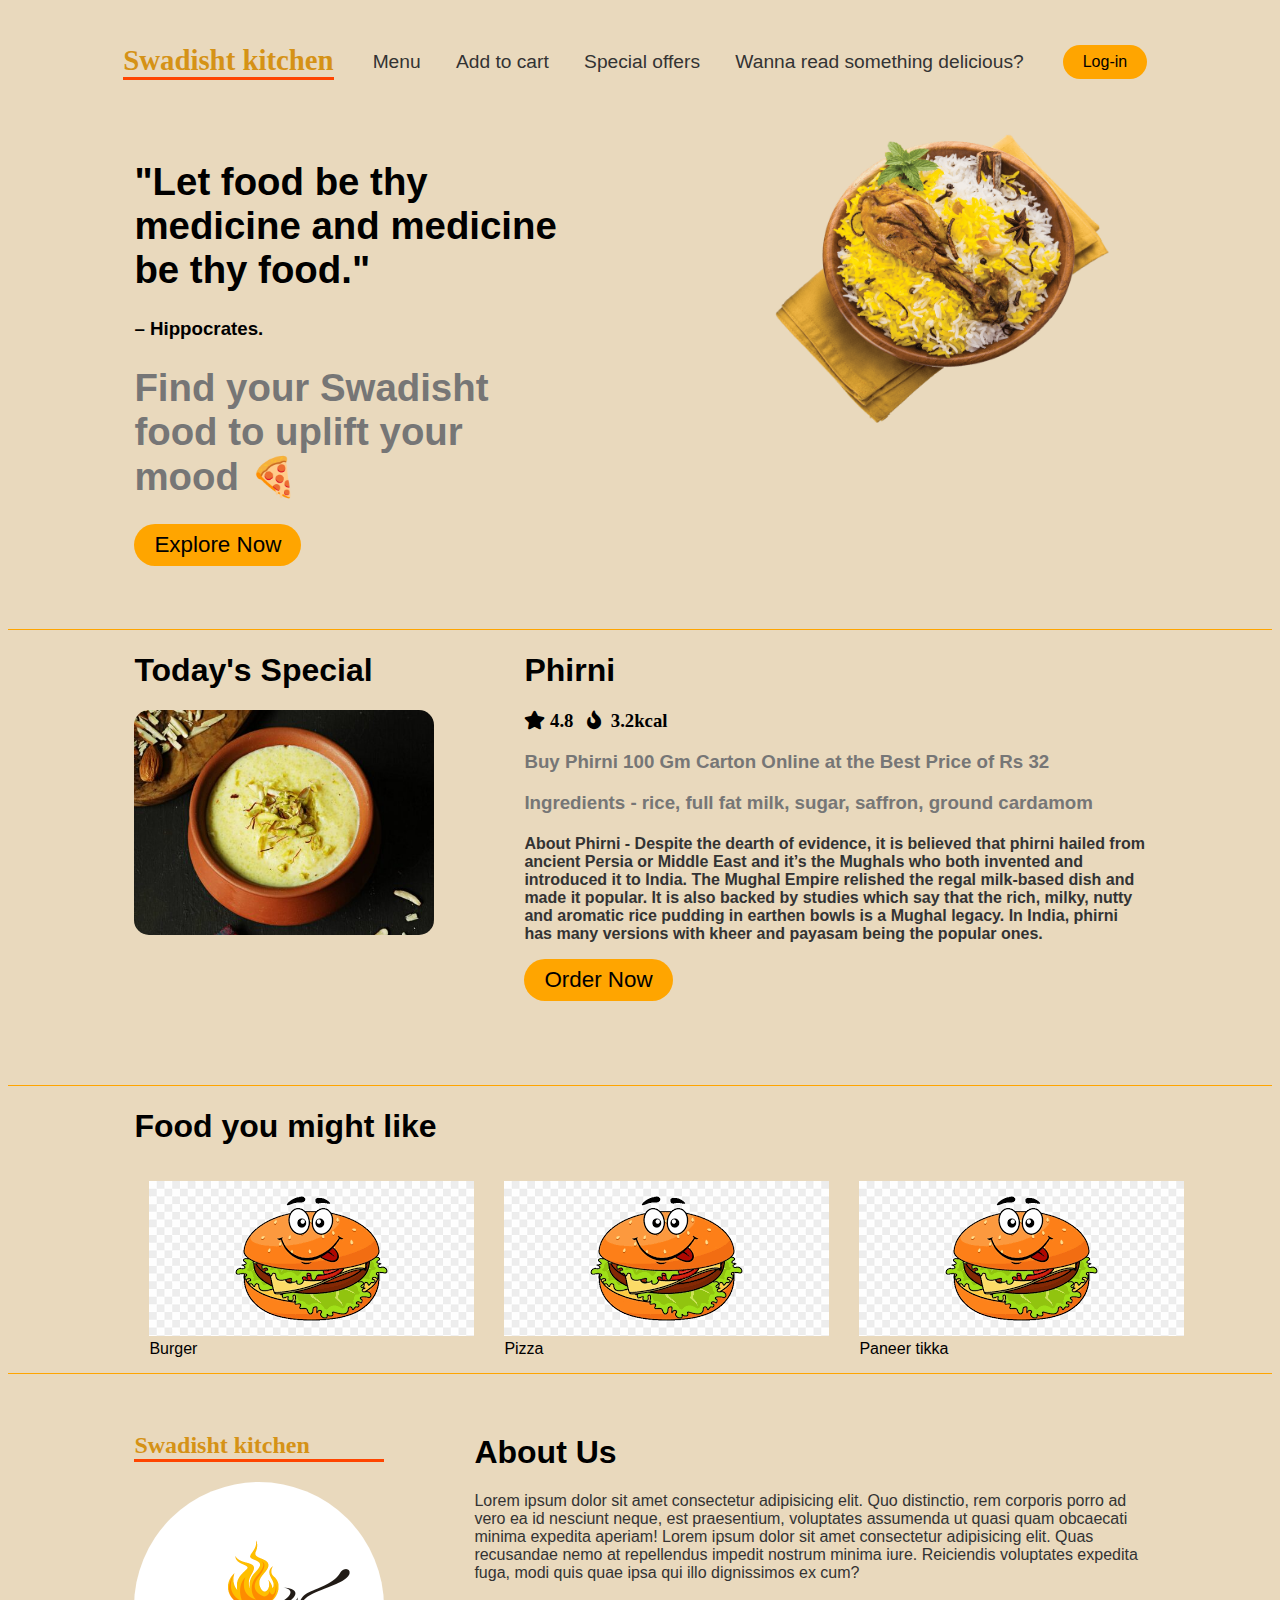
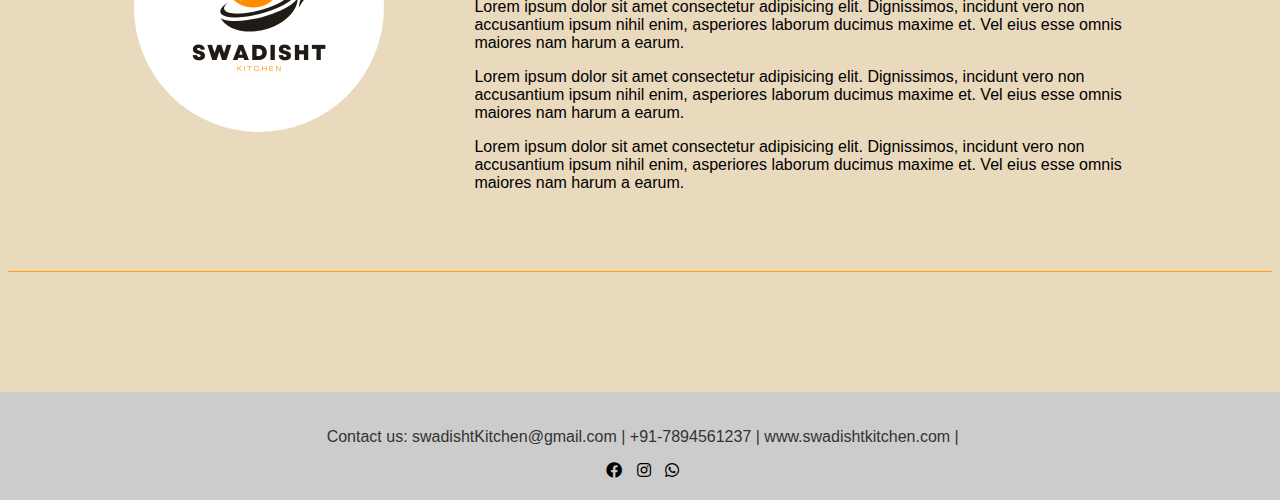
==== index.html @ 039a8c3e "first commit" ====
<!DOCTYPE html>
<html lang="en">
<head>
    <meta charset="UTF-8">
    <meta http-equiv="X-UA-Compatible" content="IE=edge">
    <meta name="viewport" content="width=device-width, initial-scale=1.0">
    <link rel="stylesheet" href="https://cdnjs.cloudflare.com/ajax/libs/font-awesome/5.15.2/css/all.min.css" crossorigin="anonymous" />
    <link rel="stylesheet" href="style.css">

    <title>Swadisht Kitchen</title>
</head>
<body>
    <header>
        <div class="logo">
            <!-- <li><img src="img/Swadisht.png" alt="" width="80px"></li> -->
            <h2 style="color: rgb(213, 146, 22); border-bottom: 3px solid orangered; font-family: Georgia, 'Times New Roman', Times, serif;"><b>Swadisht kitchen</b></h3>
        </div>
        <div class="links">
        <li><a href="#">Menu</a></li>
        <li><a href="#">Add to cart</a></li> 
        <li><a href="#">Special offers</a></li>
        <li><a href="#">Wanna read something delicious?</a></li>
    </div>
        <button>Log-in</button>
   
    </header>
    <section class="Intro">
        <div class="to-right">
            <h1>"Let food be thy medicine and medicine be thy food."</h1>
            <h3 >– Hippocrates.</h3>
            <h1 style="color: rgb(118, 118, 118);">Find your Swadisht food to uplift your mood 🍕</h1>
            <button>Explore Now</button>
        </div>
<div class="home">
    <img src="img/biryani1.png" alt="" width="90%">
</div>
    </section>
    <div class="Todayspecial">
        <div class="home">
            <h1>Today's Special</h1>
            <img src="img/Phirni.jpg" alt="" width="90%">
        </div>
        <div class="to-right">
            <h1>Phirni</h1>
            <h3><i class="fa fa-star">&nbsp;4.8 &nbsp;&nbsp;</i><i class="fa fa-solid fa-fire"> &nbsp;3.2kcal</i></h3>
            <h3 style="color: rgb(118, 118, 118);">Buy Phirni 100 Gm Carton Online at the Best Price of Rs 32 </h3>
            <h3 style="color: rgb(118, 118, 118);">Ingredients -
               rice, full fat milk, sugar, saffron, ground cardamom </h3>
               <h4 style="color: #333;">About Phirni -
                Despite the dearth of evidence, it is believed that phirni hailed from ancient Persia or Middle East and it’s the Mughals who both invented and introduced it to India. The Mughal Empire relished the regal milk-based dish and made it popular. It is also backed by studies which say that the rich, milky, nutty and aromatic rice pudding in earthen bowls is a Mughal legacy. In India, phirni has many versions with kheer and payasam being the popular ones. </p>
                <button>Order Now</button>
        </div>
    </div>
    <div class="food">
        <h1>Food you might like</h1>
<div class="foodsuggestion">
    <li><img src="img/Burger.png" alt="" ><br>Burger</li>
    <li><img src="img/Burger.png" alt="" ><br>Pizza</li>
    <li><img src="img/Burger.png" alt="" ><br>Paneer tikka</li>
    <!-- <li><img src="img/Burger.png" alt="" ><br>Khichdi</li> -->
</div>
</div>
<div class="Aboutus">
    <div class="home">
        <h2 style="color: rgb(213, 146, 22); border-bottom: 3px solid orangered; font-family: Georgia, 'Times New Roman', Times, serif;"><b>Swadisht kitchen</b></h3>
        <img src="img/Swadisht.png" alt="" width="250px">
    </div>
    <div class="to-right">
        <h1>About Us</h1>
        
           <p style="color: #333;">
            Lorem ipsum dolor sit amet consectetur adipisicing elit. Quo distinctio, rem corporis porro ad vero ea id nesciunt neque, est praesentium, voluptates assumenda ut quasi quam obcaecati minima expedita aperiam!
        Lorem ipsum dolor sit amet consectetur adipisicing elit. Quas recusandae nemo at repellendus impedit nostrum minima iure. Reiciendis voluptates expedita fuga, modi quis quae ipsa qui illo dignissimos ex cum?</p>
    <p>Lorem ipsum dolor sit amet consectetur adipisicing elit. Dignissimos, incidunt vero non accusantium ipsum nihil enim, asperiores laborum ducimus maxime et. Vel eius esse omnis maiores nam harum a earum. </p>
    Lorem ipsum dolor sit amet consectetur adipisicing elit. Dignissimos, incidunt vero non accusantium ipsum nihil enim, asperiores laborum ducimus maxime et. Vel eius esse omnis maiores nam harum a earum. 
   <p> Lorem ipsum dolor sit amet consectetur adipisicing elit. Dignissimos, incidunt vero non accusantium ipsum nihil enim, asperiores laborum ducimus maxime et. Vel eius esse omnis maiores nam harum a earum. </p>
    
           
    </div>
    <footer>
        <p> Contact us: swadishtKitchen@gmail.com | +91-7894561237 | www.swadishtkitchen.com | </p>
        <a href="#"><i class="fab fa-facebook"></i></a>
        <a href="#"><i class="fab fa-instagram"></i></a>
        <a href="#"><i class="fab fa-whatsapp"></i></a>
    </footer>
</body>
</html>
---- style.css ----
body{
    background-color: rgb(233, 217, 189);
    font-family: sans-serif;
}
header {

color: #333;
position: fixed;
  top: 0;
 
  width: 80%;
  padding: 20px 9%;
  padding-bottom: 1px;
  background:  rgb(233, 217, 189);
  display: flex;
  justify-content:space-between;
  align-items: center;
  z-index: 100;

font-size: 1.2rem;
  }
  header img{
    border-radius: 50%;
  }
 
  header li{
      list-style: none;
      display: inline-flex;
      padding: 15px;
      
  }
  header button{
    display: inline-block;
    padding: 8px 20px;
    font-size: 16px;
    cursor: pointer;
    text-decoration: none;
    border: none;
    background-color: orange;
    border-radius: 25px;
  }
  header button:hover{
    color: #fff;

  }
  header li a {
      color: #333;
      text-decoration: none;
  }
  
  header li a:hover {
      border-bottom: 1px solid rgb(152, 99, 0);
      color:rgb(152, 99, 0);
      display: block;
  }
section {
    padding-right: 10%;
    padding-left: 10%;
    padding-top: 10%;
    padding-bottom: 5%;
   display: inline-flex;
   gap: 200px;
   border-bottom: 1px solid orange;
}
section button{
    display: inline-block;
    padding: 8px 20px;
    font-size: 16px;
    cursor: pointer;
    text-decoration: none;
    border: none;
    background-color: orange;
    border-radius: 25px;
    font-size: 1.4rem;
}
section button:hover{
    color: #fff;

  }
  section h1{
    font-size: 2.4rem;
  }
  .Todayspecial img{
    width: 300px;
    border-radius: 15px;
  }
  .Todayspecial {
    padding-right: 10%;
    padding-left: 10%;
   
    padding-bottom: 5%;
   display: inline-flex;
   gap: 90px;
   border-bottom: 1px solid orange;
}

.Todayspecial button{
  display: inline-block;
  padding: 8px 20px;
  font-size: 16px;
  cursor: pointer;
  text-decoration: none;
  border: none;
  background-color: orange;
  border-radius: 25px;
  font-size: 1.4rem;
}
.Todayspecial button:hover{
  color: #fff;
}
.food{
  padding-left: 10%;
  padding-right: 30%;
  border-bottom: 1px solid orange;
}
.foodsuggestion{
 
 display: inline-flex;

}

 .foodsuggestion li{
list-style: none;
padding: 15px;
width:96.5% ;


 }
 .Abiutus img{
  width: 300px;
  border-radius: 15px;
}
.Aboutus {
  padding-top: 3%;
  padding-right: 10%;
  padding-left: 10%;
 
  padding-bottom: 5%;
 display: inline-flex;
 gap: 90px;
 border-bottom: 1px solid orange;

}
.Aboutus img{
  border-radius: 70%;
}


footer {
  position: absolute;
  left: 0;
  bottom: -1200px;
    background-color: #ccc;
    color: #333;
    padding: 20px;
    text-align: center;
    overflow: hidden;
   width: 97.3%;

  }

  footer a{
    padding: 5px;
    color: black;
  }
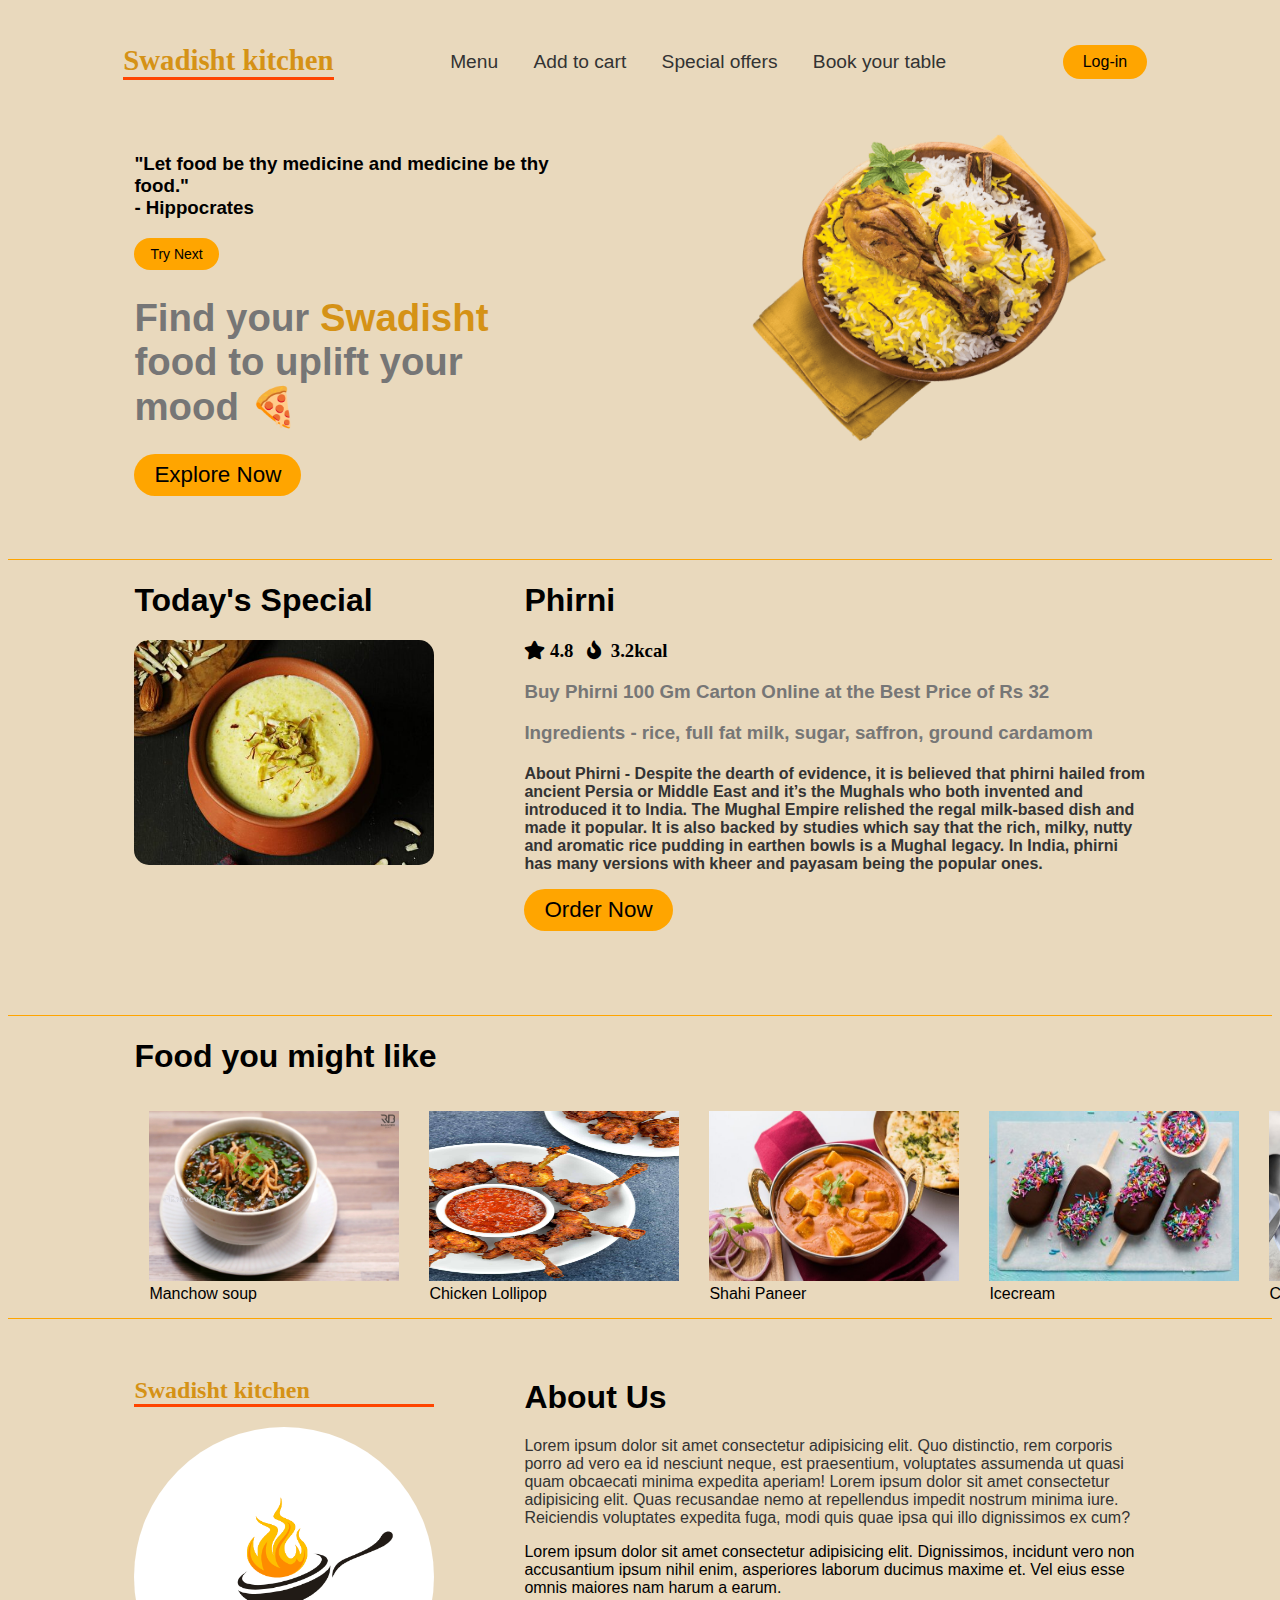
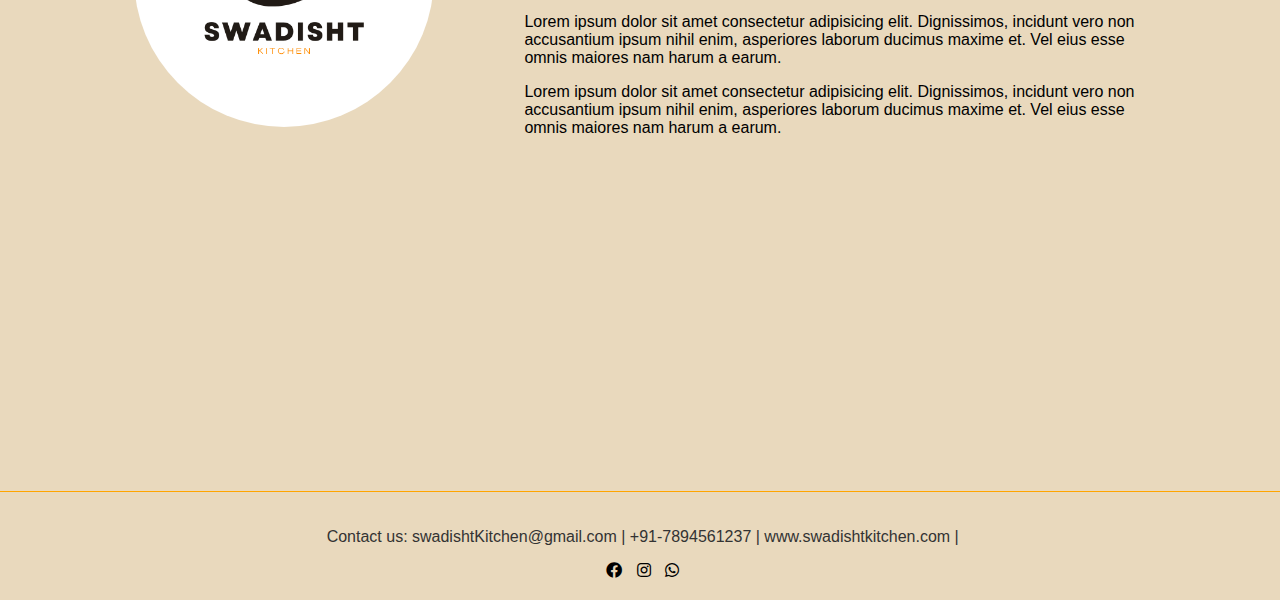
==== commit d3c3b20c: "update" ====
--- a/index.html
+++ b/index.html
@@ -10,6 +10,7 @@
     <title>Swadisht Kitchen</title>
 </head>
 <body>
+    <script src="index.js"></script>
     <header>
         <div class="logo">
             <!-- <li><img src="img/Swadisht.png" alt="" width="80px"></li> -->
@@ -19,16 +20,22 @@
         <li><a href="#">Menu</a></li>
         <li><a href="#">Add to cart</a></li> 
         <li><a href="#">Special offers</a></li>
-        <li><a href="#">Wanna read something delicious?</a></li>
+        <li><a href="#">Book your table</a></li>
     </div>
         <button>Log-in</button>
    
     </header>
     <section class="Intro">
         <div class="to-right">
-            <h1>"Let food be thy medicine and medicine be thy food."</h1>
-            <h3 >– Hippocrates.</h3>
-            <h1 style="color: rgb(118, 118, 118);">Find your Swadisht food to uplift your mood 🍕</h1>
+            <div id = "">
+            <h3 id="quotedisplay">"Let food be thy medicine and medicine be thy food."<br> - Hippocrates</br></h3>
+      
+        </div>
+            <button onclick="newQuote()" style="padding: 8px 16px;
+            font-size: 14px; border-radius: 25px;
+  ">Try Next</button>
+     
+            <h1 style="color: rgb(118, 118, 118);">Find your <span style="color: rgb(213, 146, 22); ">Swadisht</span> food to uplift your mood 🍕</h1>
             <button>Explore Now</button>
         </div>
 <div class="home">
@@ -54,9 +61,12 @@
     <div class="food">
         <h1>Food you might like</h1>
 <div class="foodsuggestion">
-    <li><img src="img/Burger.png" alt="" ><br>Burger</li>
-    <li><img src="img/Burger.png" alt="" ><br>Pizza</li>
-    <li><img src="img/Burger.png" alt="" ><br>Paneer tikka</li>
+    <li><img src="img/Manchow soup.jpg" alt="" ><br>Manchow soup</li>
+    <li><img src="img/chicken lollipop.jpg" alt="" ><br>Chicken Lollipop</li>
+    <li><img src="img/Shahi Paneer.jpg" alt="" ><br>Shahi Paneer</li>
+    <li><img src="img/icecream.jpg" alt="" ><br>Icecream</li>
+    <li><img src="img/Creamy Chocalate pudding.avif" alt="" ><br>Creamy Chocolate Pudding</li>
+    <li><img src="img/Biryani.png" alt="" ><br>Biryani</li>
     <!-- <li><img src="img/Burger.png" alt="" ><br>Khichdi</li> -->
 </div>
 </div>
--- a/style.css
+++ b/style.css
@@ -16,11 +16,11 @@
   justify-content:space-between;
   align-items: center;
   z-index: 100;
-
 font-size: 1.2rem;
   }
   header img{
     border-radius: 50%;
+  
   }
  
   header li{
@@ -49,8 +49,8 @@
   }
   
   header li a:hover {
-      border-bottom: 1px solid rgb(152, 99, 0);
-      color:rgb(152, 99, 0);
+      border-bottom: 1px solid rgb(213, 146, 22);
+      color:rgb(213, 146, 22);
       display: block;
   }
 section {
@@ -114,49 +114,61 @@
   border-bottom: 1px solid orange;
 }
 .foodsuggestion{
- 
  display: inline-flex;
-
+ width: 1200px;
 }
 
  .foodsuggestion li{
 list-style: none;
 padding: 15px;
-width:96.5% ;
-
-
  }
- .Abiutus img{
+.foodsuggestion img{
+  width: 250px;
+  height: 170px;
+}
+ .Aboutus img{
   width: 300px;
   border-radius: 15px;
 }
 .Aboutus {
-  padding-top: 3%;
-  padding-right: 10%;
-  padding-left: 10%;
- 
-  padding-bottom: 5%;
- display: inline-flex;
- gap: 90px;
- border-bottom: 1px solid orange;
+padding-top: 3%;
+padding-right: 10%;
+padding-left: 10%; 
 
+display: inline-flex;
+gap: 90px;
 }
 .Aboutus img{
   border-radius: 70%;
 }
+div.foodsuggestion {
+  overflow-x: scroll;
+}
+div .foodsuggestion::-webkit-scrollbar{
+  display: none;
+}
+
+
+
+/* div.foodsuggestion li {
+  display: inline-block;
+  text-align: center;
+  padding: 14px;
+  text-decoration: none;
+} */
 
 
 footer {
   position: absolute;
   left: 0;
-  bottom: -1200px;
-    background-color: #ccc;
-    color: #333;
-    padding: 20px;
-    text-align: center;
-    overflow: hidden;
-   width: 97.3%;
-
+  bottom: -1300px;
+  background-color: rgb(233, 217, 189);
+  color: #333;
+  padding: 20px;
+  text-align: center;
+  overflow: hidden;
+  width: 97.3%;
+  border-top: 1px solid orange;
   }
 
   footer a{
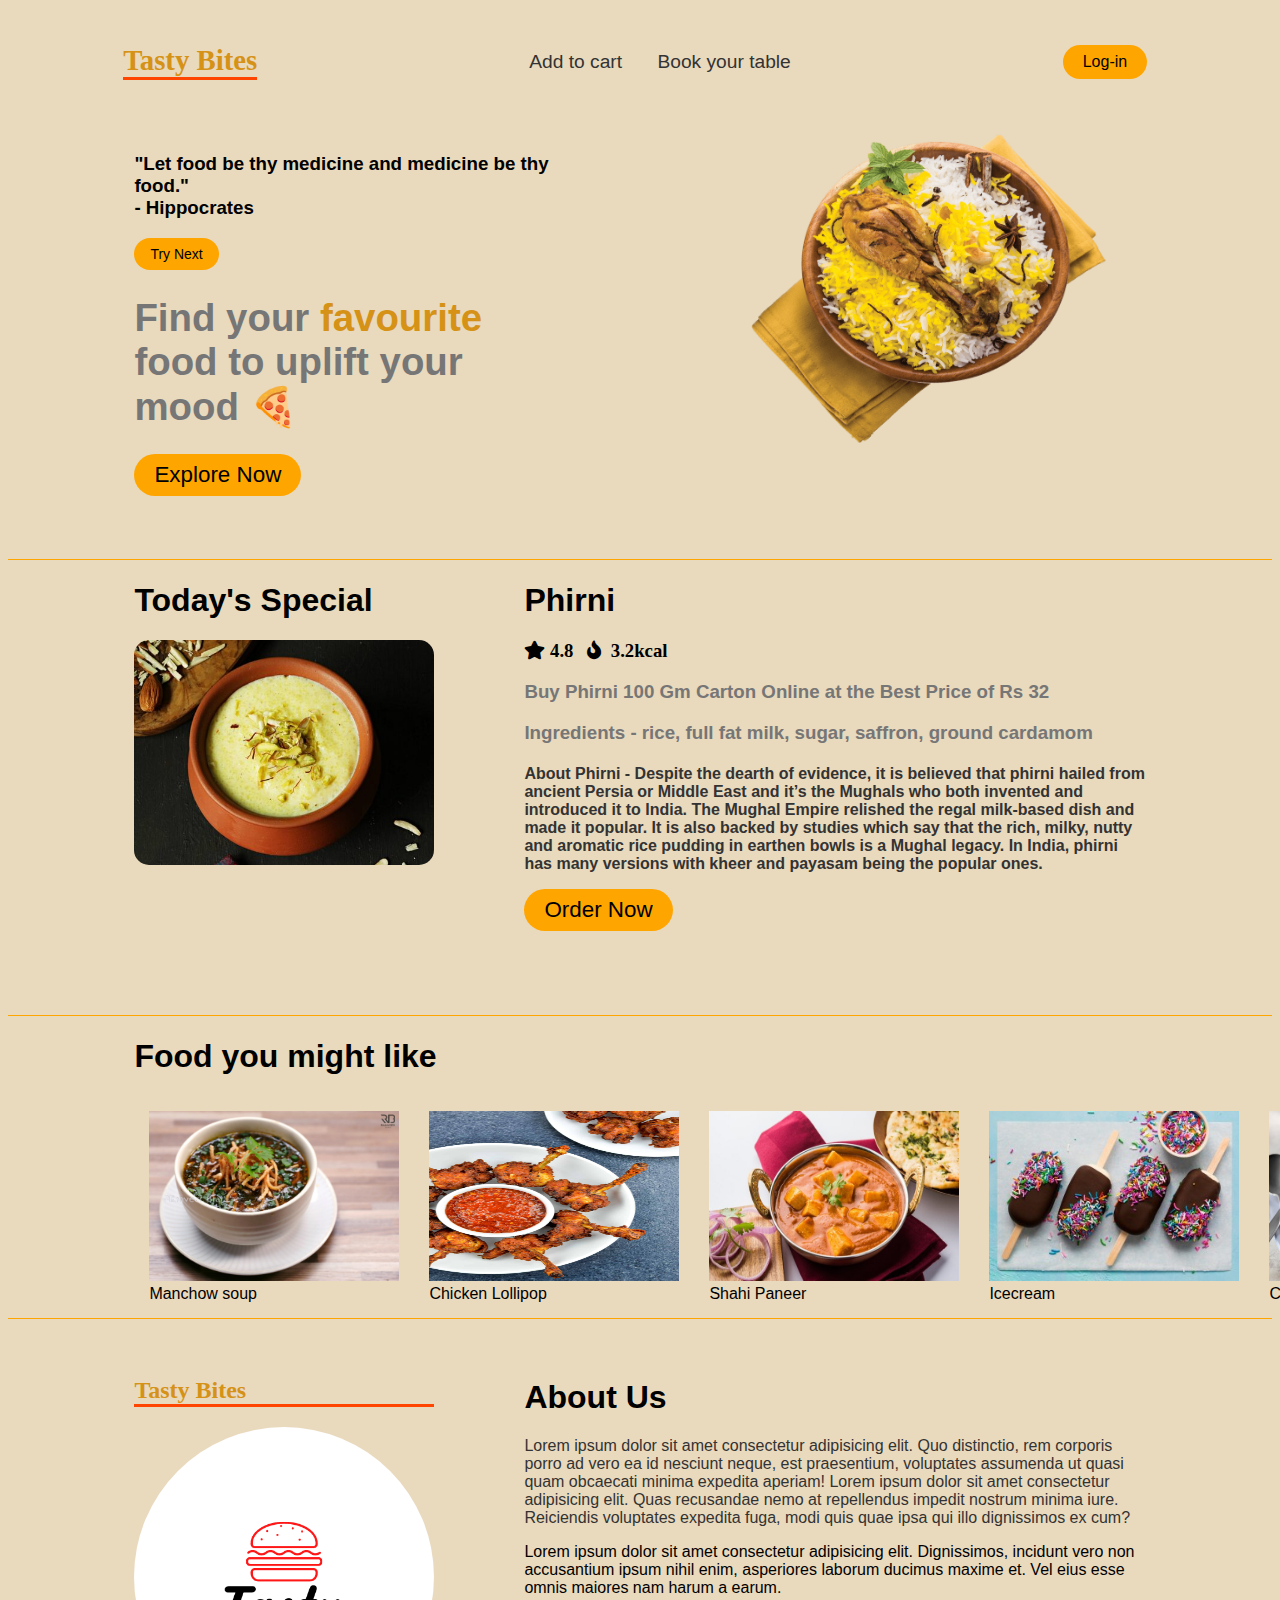
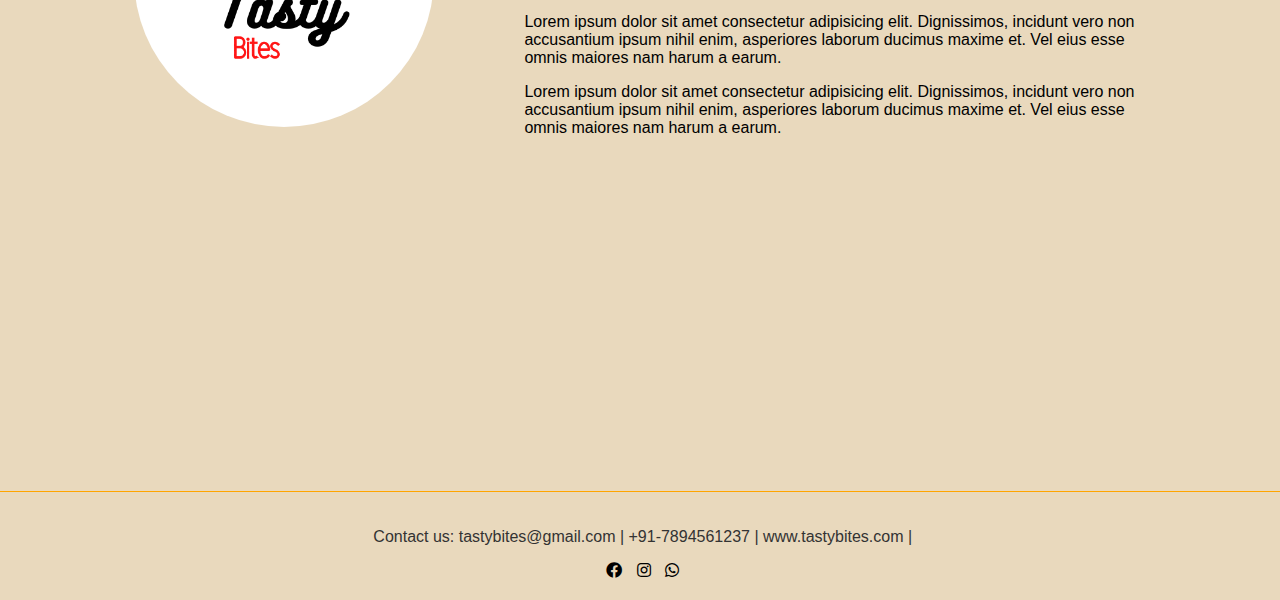
==== commit 09ad10d5: "update" ====
--- a/index.html
+++ b/index.html
@@ -7,22 +7,22 @@
     <link rel="stylesheet" href="https://cdnjs.cloudflare.com/ajax/libs/font-awesome/5.15.2/css/all.min.css" crossorigin="anonymous" />
     <link rel="stylesheet" href="style.css">
 
-    <title>Swadisht Kitchen</title>
+    <title>Tasty Bites</title>
+    <!-- Name - Ciba Patel 56 ET1 -->
 </head>
 <body>
     <script src="index.js"></script>
     <header>
         <div class="logo">
-            <!-- <li><img src="img/Swadisht.png" alt="" width="80px"></li> -->
-            <h2 style="color: rgb(213, 146, 22); border-bottom: 3px solid orangered; font-family: Georgia, 'Times New Roman', Times, serif;"><b>Swadisht kitchen</b></h3>
+            
+            <h2 style="color: rgb(213, 146, 22); border-bottom: 3px solid orangered; font-family: Georgia, 'Times New Roman', Times, serif;"><b>Tasty Bites</b></h3>
         </div>
         <div class="links">
-        <li><a href="#">Menu</a></li>
-        <li><a href="#">Add to cart</a></li> 
-        <li><a href="#">Special offers</a></li>
-        <li><a href="#">Book your table</a></li>
+        <li><a href="Signup.html">Add to cart</a></li> 
+        <li><a href="Signup.html">Book your table</a></li>
     </div>
-        <button>Log-in</button>
+  
+        <button onclick="window.location.href='Signup.html';" >Log-in</button>
    
     </header>
     <section class="Intro">
@@ -35,8 +35,8 @@
             font-size: 14px; border-radius: 25px;
   ">Try Next</button>
      
-            <h1 style="color: rgb(118, 118, 118);">Find your <span style="color: rgb(213, 146, 22); ">Swadisht</span> food to uplift your mood 🍕</h1>
-            <button>Explore Now</button>
+            <h1 style="color: rgb(118, 118, 118);">Find your <span style="color: rgb(213, 146, 22); ">favourite</span> food to uplift your mood 🍕</h1>
+            <button onclick ="window.location.href='Signup.html';">Explore Now</button>
         </div>
 <div class="home">
     <img src="img/biryani1.png" alt="" width="90%">
@@ -55,25 +55,25 @@
                rice, full fat milk, sugar, saffron, ground cardamom </h3>
                <h4 style="color: #333;">About Phirni -
                 Despite the dearth of evidence, it is believed that phirni hailed from ancient Persia or Middle East and it’s the Mughals who both invented and introduced it to India. The Mughal Empire relished the regal milk-based dish and made it popular. It is also backed by studies which say that the rich, milky, nutty and aromatic rice pudding in earthen bowls is a Mughal legacy. In India, phirni has many versions with kheer and payasam being the popular ones. </p>
-                <button>Order Now</button>
+                <button onclick="window.location.href('Signup.html')"> Order Now</button>
         </div>
     </div>
     <div class="food">
         <h1>Food you might like</h1>
 <div class="foodsuggestion">
-    <li><img src="img/Manchow soup.jpg" alt="" ><br>Manchow soup</li>
+    <li><img src="img/Manchow soup.jpg" alt="" ><br>Manchow soup </li>
     <li><img src="img/chicken lollipop.jpg" alt="" ><br>Chicken Lollipop</li>
     <li><img src="img/Shahi Paneer.jpg" alt="" ><br>Shahi Paneer</li>
-    <li><img src="img/icecream.jpg" alt="" ><br>Icecream</li>
-    <li><img src="img/Creamy Chocalate pudding.avif" alt="" ><br>Creamy Chocolate Pudding</li>
-    <li><img src="img/Biryani.png" alt="" ><br>Biryani</li>
+    <li><img src="img/icecream.jpg" alt="" ><br> Icecream</li>
+    <li><img src="img/Creamy Chocalate pudding.avif" alt="" ><br> Creamy Chocolate Pudding</li>
+    <li><img src="img/Biryani.png" alt="" ><br> Biryani</li>
     <!-- <li><img src="img/Burger.png" alt="" ><br>Khichdi</li> -->
 </div>
 </div>
 <div class="Aboutus">
     <div class="home">
-        <h2 style="color: rgb(213, 146, 22); border-bottom: 3px solid orangered; font-family: Georgia, 'Times New Roman', Times, serif;"><b>Swadisht kitchen</b></h3>
-        <img src="img/Swadisht.png" alt="" width="250px">
+        <h2 style="color: rgb(213, 146, 22); border-bottom: 3px solid orangered; font-family: Georgia, 'Times New Roman', Times, serif;"><b>Tasty Bites</b></h3>
+        <img src="img/logo.png" alt="" width="250px">
     </div>
     <div class="to-right">
         <h1>About Us</h1>
@@ -84,11 +84,10 @@
     <p>Lorem ipsum dolor sit amet consectetur adipisicing elit. Dignissimos, incidunt vero non accusantium ipsum nihil enim, asperiores laborum ducimus maxime et. Vel eius esse omnis maiores nam harum a earum. </p>
     Lorem ipsum dolor sit amet consectetur adipisicing elit. Dignissimos, incidunt vero non accusantium ipsum nihil enim, asperiores laborum ducimus maxime et. Vel eius esse omnis maiores nam harum a earum. 
    <p> Lorem ipsum dolor sit amet consectetur adipisicing elit. Dignissimos, incidunt vero non accusantium ipsum nihil enim, asperiores laborum ducimus maxime et. Vel eius esse omnis maiores nam harum a earum. </p>
-    
-           
+   
     </div>
     <footer>
-        <p> Contact us: swadishtKitchen@gmail.com | +91-7894561237 | www.swadishtkitchen.com | </p>
+        <p> Contact us: tastybites@gmail.com | +91-7894561237 | www.tastybites.com | </p>
         <a href="#"><i class="fab fa-facebook"></i></a>
         <a href="#"><i class="fab fa-instagram"></i></a>
         <a href="#"><i class="fab fa-whatsapp"></i></a>
--- a/style.css
+++ b/style.css
@@ -1,7 +1,9 @@
+/* <!-- Name - Ciba Patel 56 ET1 --> */
 body{
     background-color: rgb(233, 217, 189);
     font-family: sans-serif;
 }
+/* header */
 header {
 
 color: #333;
@@ -53,6 +55,7 @@
       color:rgb(213, 146, 22);
       display: block;
   }
+  /* section 1 */
 section {
     padding-right: 10%;
     padding-left: 10%;
@@ -80,6 +83,8 @@
   section h1{
     font-size: 2.4rem;
   }
+
+  /* section 2 */
   .Todayspecial img{
     width: 300px;
     border-radius: 15px;
@@ -108,6 +113,7 @@
 .Todayspecial button:hover{
   color: #fff;
 }
+/* section 3 */
 .food{
   padding-left: 10%;
   padding-right: 30%;
@@ -126,6 +132,13 @@
   width: 250px;
   height: 170px;
 }
+div.foodsuggestion {
+  overflow-x: scroll;
+}
+div .foodsuggestion::-webkit-scrollbar{
+  display: none;
+}
+/* section 4 */
  .Aboutus img{
   width: 300px;
   border-radius: 15px;
@@ -141,23 +154,8 @@
 .Aboutus img{
   border-radius: 70%;
 }
-div.foodsuggestion {
-  overflow-x: scroll;
-}
-div .foodsuggestion::-webkit-scrollbar{
-  display: none;
-}
-
-
-
-/* div.foodsuggestion li {
-  display: inline-block;
-  text-align: center;
-  padding: 14px;
-  text-decoration: none;
-} */
-
-
+
+/* footer */
 footer {
   position: absolute;
   left: 0;
@@ -175,4 +173,58 @@
     padding: 5px;
     color: black;
   }
-  +  /* signup page */
+ label{
+  font-size: 1.4rem;
+  display: flex;
+  justify-content: center;
+ }
+
+.signin{
+  display: flex;
+  align-items: center;
+  background-position: center;
+  background-repeat: no-repeat;
+  background-size: cover;
+  height: 100%;
+  margin: 0;
+  justify-content: center;
+  min-height: 100vh;
+}
+.wrapper{
+  width: 605px;
+  background: #fff;
+  border-radius: 15px;
+  padding: 30px 30px 25px;
+}
+.wrapper button{
+  display: inline-block;
+  padding: 8px 16px;
+  font-size: 14px; 
+width: 100%;
+  cursor: pointer;
+  background-color: rgb(233, 217, 189);
+  border: 1px solid orange;
+}
+.wrapper button:hover{
+  color: #fff;
+  background-color: rgb(202, 138, 20);
+}
+input[type=text] ,input[type=number]{
+  width: 100%;
+  padding: 12px 20px;
+  margin: 8px 0;
+  display: inline-block;
+  border: 1px solid #ccc;
+  border-radius: 4px;
+  box-sizing: border-box;
+}
+
+input[type=submit] {
+  width: 100%;
+  padding: 14px 20px;
+  margin: 8px 0;
+  border: none;
+  border-radius: 4px;
+  cursor: pointer;
+}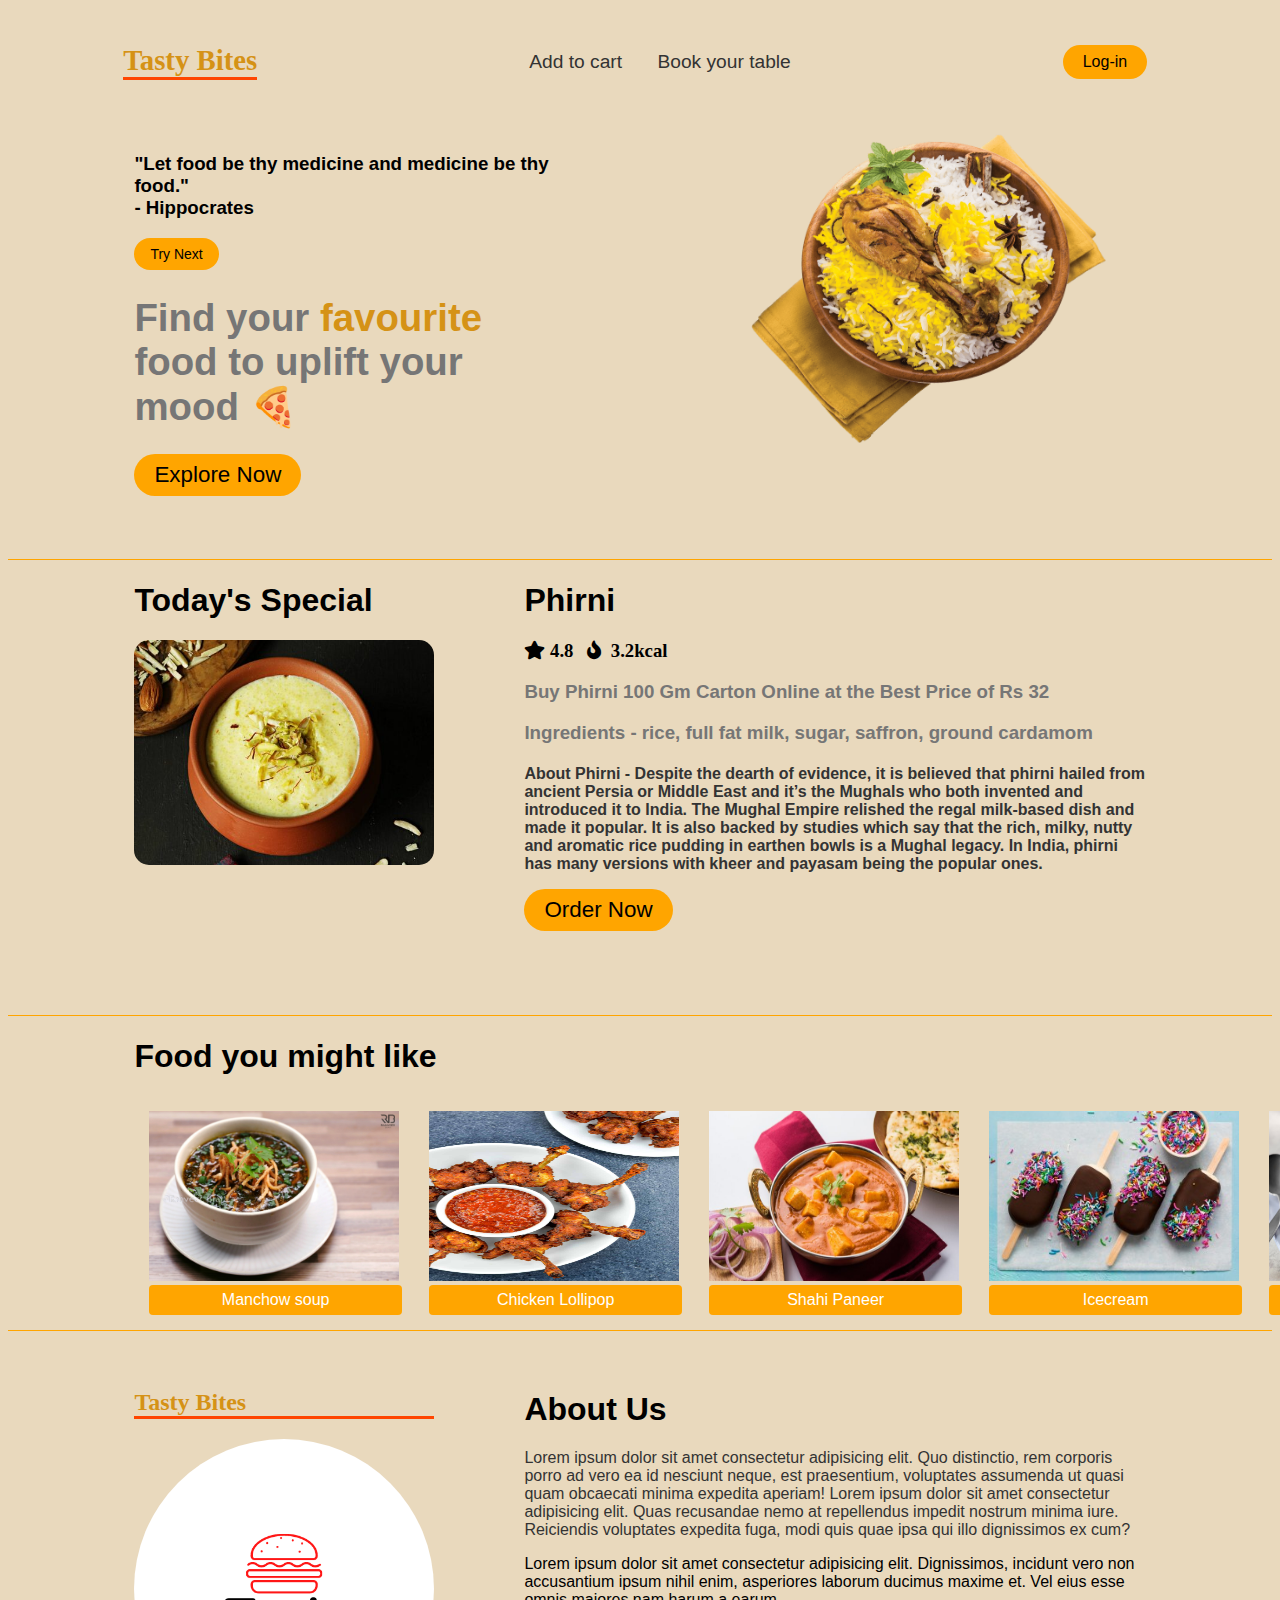
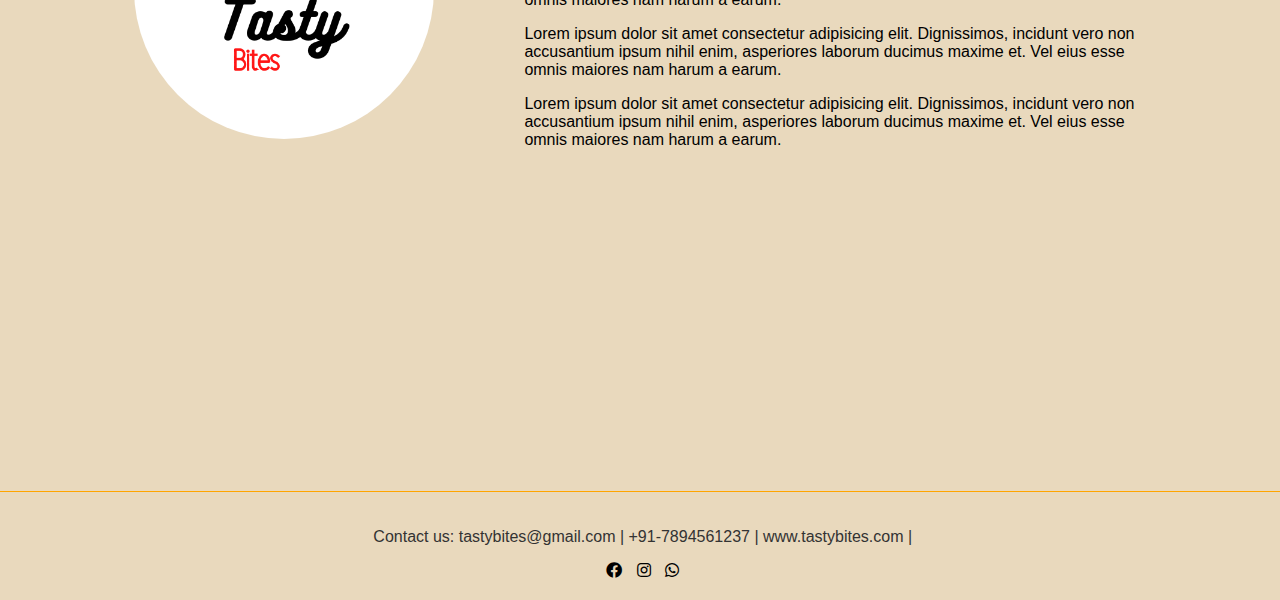
==== commit 8043fa22: "update" ====
--- a/index.html
+++ b/index.html
@@ -55,20 +55,19 @@
                rice, full fat milk, sugar, saffron, ground cardamom </h3>
                <h4 style="color: #333;">About Phirni -
                 Despite the dearth of evidence, it is believed that phirni hailed from ancient Persia or Middle East and it’s the Mughals who both invented and introduced it to India. The Mughal Empire relished the regal milk-based dish and made it popular. It is also backed by studies which say that the rich, milky, nutty and aromatic rice pudding in earthen bowls is a Mughal legacy. In India, phirni has many versions with kheer and payasam being the popular ones. </p>
-                <button onclick="window.location.href('Signup.html')"> Order Now</button>
+                <button onclick="window.open('Signup.html')"> Order Now</button>
         </div>
     </div>
     <div class="food">
         <h1>Food you might like</h1>
-<div class="foodsuggestion">
-    <li><img src="img/Manchow soup.jpg" alt="" ><br>Manchow soup </li>
-    <li><img src="img/chicken lollipop.jpg" alt="" ><br>Chicken Lollipop</li>
-    <li><img src="img/Shahi Paneer.jpg" alt="" ><br>Shahi Paneer</li>
-    <li><img src="img/icecream.jpg" alt="" ><br> Icecream</li>
-    <li><img src="img/Creamy Chocalate pudding.avif" alt="" ><br> Creamy Chocolate Pudding</li>
-    <li><img src="img/Biryani.png" alt="" ><br> Biryani</li>
-    <!-- <li><img src="img/Burger.png" alt="" ><br>Khichdi</li> -->
-</div>
+        <div class="foodsuggestion">
+            <li><img src="img/Manchow soup.jpg" alt="" ><br><span onclick="window.open('Signup.html')">Manchow soup</span> </li>
+            <li><img src="img/chicken lollipop.jpg" alt="" ><span onclick="window.open('Signup.html')">Chicken Lollipop</span></li>
+            <li><img src="img/Shahi Paneer.jpg" alt="" ><span onclick="window.open('Signup.html')">Shahi Paneer</span></li>
+            <li><img src="img/icecream.jpg" alt="" ><span onclick="window.open('Signup.html')">Icecream</span></li>
+            <li><img src="img/Creamy Chocalate pudding.avif" alt="" ><span onclick="window.open('payment.html')">Chocolate pudding</span></li>
+            <li><img src="img/Biryani.png" alt="" ><span onclick="window.open('Signup.html')">Biryani</span></li>
+        </div>
 </div>
 <div class="Aboutus">
     <div class="home">
--- a/style.css
+++ b/style.css
@@ -227,4 +227,18 @@
   border: none;
   border-radius: 4px;
   cursor: pointer;
+}
+.foodsuggestion span{
+  float: left;
+  background: orange;
+  padding: 6px;
+  border-radius: 4px;
+  cursor: pointer;
+  color: #fff;
+  width: 96.2%;
+  text-align: center;
+}
+.foodsuggestion span:hover{
+  background: rgb(210, 146, 29);
+  color: #fff;
 }